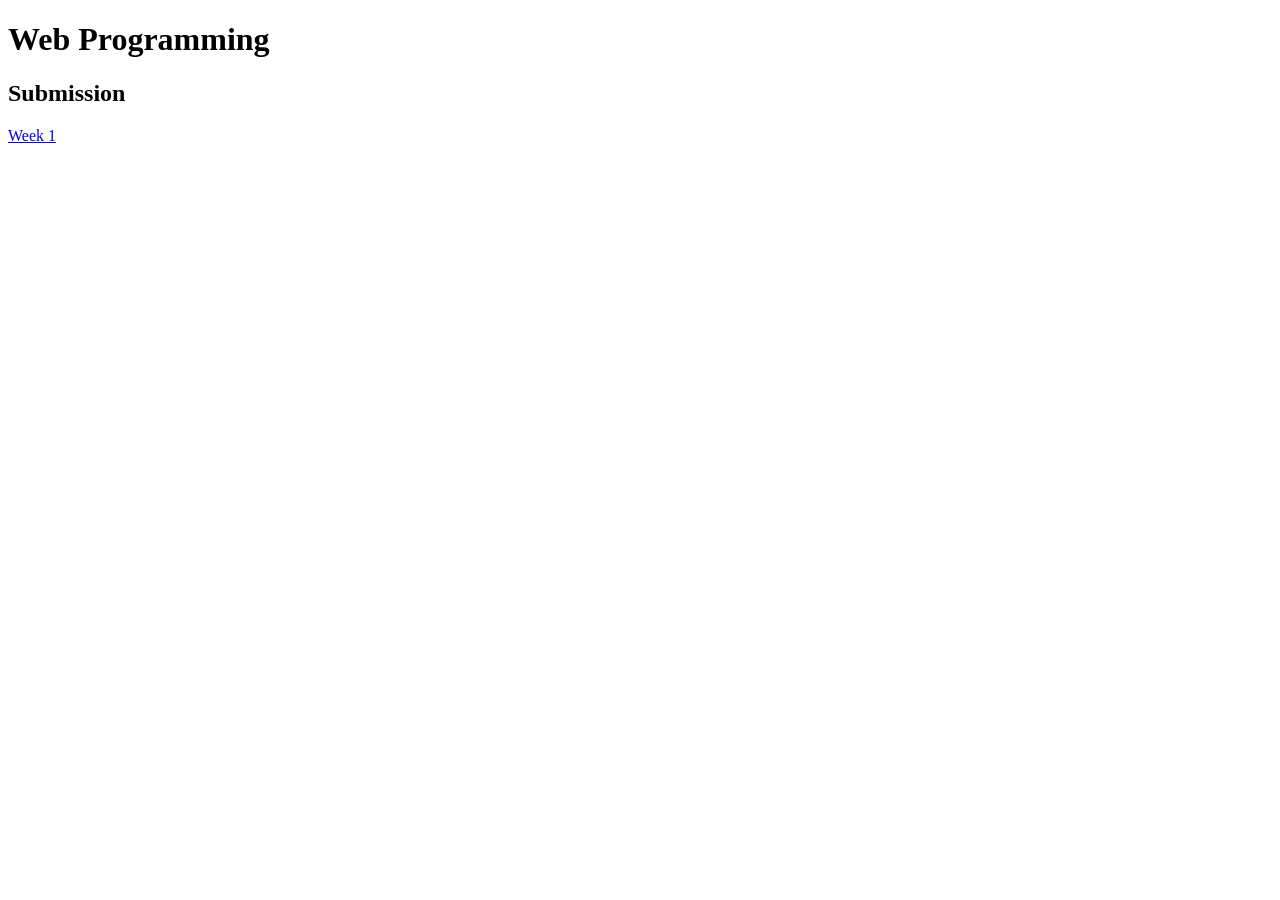
==== index.html @ 7e53fa66 "Add semantic Campus Notices page and notice form" ====
<!DOCTYPE html>
<html lang="en">
    <head>

    </head>
    <body>
        <main>
            <h1>Web Programming</h1>
            <h2>Submission</h2>
            <a href="Week 1/index.html">Week 1</a>
        </main>
    </body>
</html>
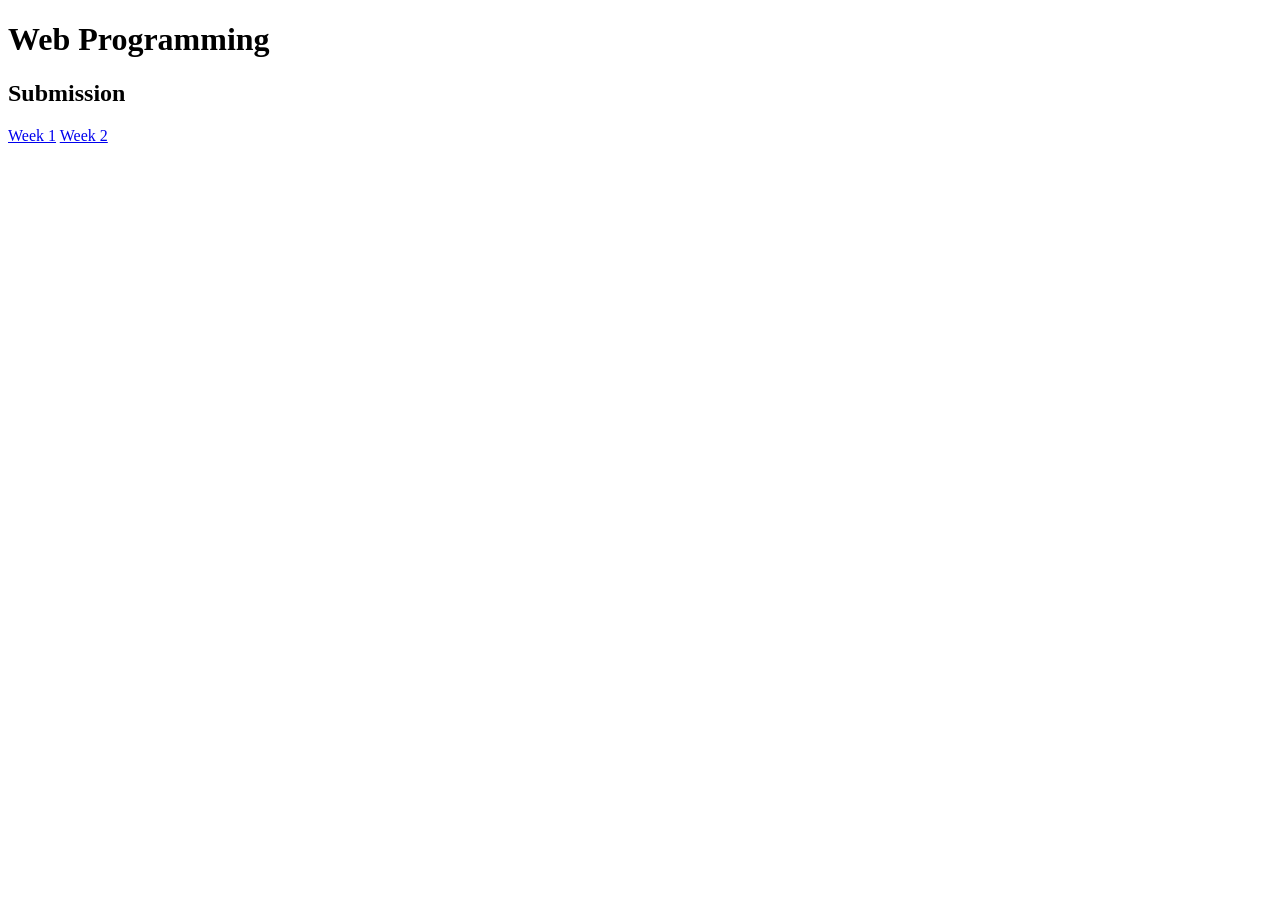
==== commit 35df293b: "Add external stylesheet with variables" ====
--- a/index.html
+++ b/index.html
@@ -8,6 +8,7 @@
             <h1>Web Programming</h1>
             <h2>Submission</h2>
             <a href="Week 1/index.html">Week 1</a>
+            <a href="Week 2/index.html">Week 2</a>
         </main>
     </body>
 </html>
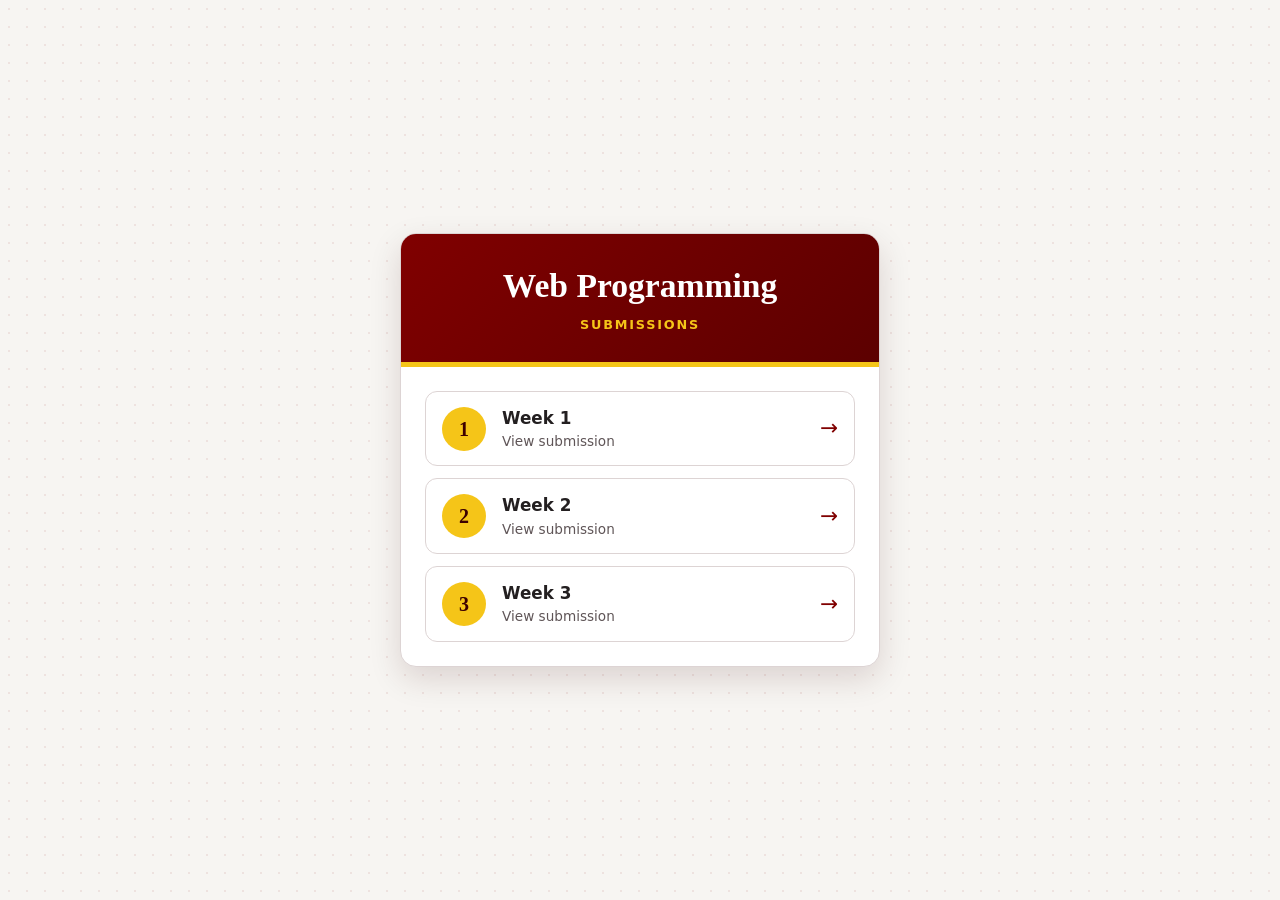
==== commit 514d017b: "Week 3" ====
--- a/index.html
+++ b/index.html
@@ -1,14 +1,188 @@
 <!DOCTYPE html>
 <html lang="en">
-    <head>
+<head>
+  <meta charset="utf-8">
+  <meta name="viewport" content="width=device-width, initial-scale=1">
+  <meta name="description" content="Weekly submissions for Web Programming.">
+  <meta name="theme-color" content="#800000">
+  <title>Web Programming</title>
+  <link rel="icon" type="image/png" href="https://www.pup.edu.ph/resources/images/logo.png">
+  <style>
+    :root {
+      --brand: #800000;
+      --brand-dark: #5c0000;
+      --accent: #f5c518;
+      --on-accent: #3d0000;
+      --page: #f7f5f2;
+      --dot: rgba(128, 0, 0, .08);
+      --surface: #ffffff;
+      --text: #231f20;
+      --muted: #5f5557;
+      --link: #800000;
+      --border: #ddd4d4;
+      color-scheme: light dark;
+    }
 
-    </head>
-    <body>
-        <main>
-            <h1>Web Programming</h1>
-            <h2>Submission</h2>
-            <a href="Week 1/index.html">Week 1</a>
-            <a href="Week 2/index.html">Week 2</a>
-        </main>
-    </body>
-</html>+    * { box-sizing: border-box; }
+
+    body {
+      margin: 0;
+      min-height: 100vh;
+      display: grid;
+      place-items: center;
+      padding: 24px 16px;
+      font-family: "Segoe UI", system-ui, -apple-system, Roboto, sans-serif;
+      line-height: 1.5;
+      color: var(--text);
+      background-color: var(--page);
+      background-image: radial-gradient(var(--dot) 1px, transparent 1.5px);
+      background-size: 18px 18px;
+    }
+
+    /* The card */
+    main {
+      width: 100%;
+      max-width: 480px;
+      background: var(--surface);
+      border: 1px solid var(--border);
+      border-radius: 16px;
+      overflow: hidden;
+      box-shadow: 0 12px 32px rgba(60, 0, 0, .14);
+    }
+
+    header {
+      background: linear-gradient(135deg, var(--brand), var(--brand-dark));
+      border-bottom: 5px solid var(--accent);
+      color: #ffffff;
+      text-align: center;
+      padding: 32px 24px 28px;
+    }
+    h1 {
+      font-family: Georgia, "Times New Roman", serif;
+      font-size: clamp(1.6rem, 7vw, 2.1rem);
+      line-height: 1.2;
+      margin: 0;
+    }
+    header p {
+      margin: 8px 0 0;
+      color: var(--accent);
+      font-size: .8rem;
+      font-weight: 700;
+      letter-spacing: .14em;
+      text-transform: uppercase;
+    }
+
+    /* Week links */
+    ul {
+      list-style: none;
+      display: grid;
+      gap: 12px;
+      margin: 0;
+      padding: 24px;
+    }
+    a {
+      display: flex;
+      align-items: center;
+      gap: 16px;
+      padding: 14px 16px;
+      border: 1px solid var(--border);
+      border-radius: 12px;
+      color: var(--text);
+      text-decoration: none;
+      transition: transform .2s, border-color .2s, box-shadow .2s;
+    }
+    a:hover {
+      border-color: var(--link);
+      box-shadow: 0 6px 16px rgba(60, 0, 0, .14);
+      transform: translateY(-2px);
+    }
+    a:focus-visible {
+      outline: 3px solid var(--accent);
+      outline-offset: 2px;
+    }
+
+    .number {
+      flex: none;
+      display: grid;
+      place-items: center;
+      width: 44px;
+      height: 44px;
+      border-radius: 50%;
+      background: var(--accent);
+      color: var(--on-accent);
+      font-family: Georgia, "Times New Roman", serif;
+      font-size: 1.25rem;
+      font-weight: 700;
+    }
+    .label { display: grid; }
+    .label strong { font-size: 1.05rem; }
+    .label small { color: var(--muted); font-size: .85rem; }
+    .arrow {
+      margin-left: auto;
+      color: var(--link);
+      font-size: 1.35rem;
+      transition: transform .2s;
+    }
+    a:hover .arrow { transform: translateX(4px); }
+
+    /* Small phones: less spacing so the text stays on one line */
+    @media (max-width: 380px) {
+      ul { padding: 16px; }
+      a { gap: 12px; padding: 12px; }
+    }
+
+    @media (prefers-color-scheme: dark) {
+      :root {
+        --brand: #8f1d24;
+        --brand-dark: #6e1218;
+        --page: #171112;
+        --dot: rgba(255, 255, 255, .06);
+        --surface: #251a1c;
+        --text: #f1e7e8;
+        --muted: #c9b6b8;
+        --link: #f5c518;
+        --border: #4a3436;
+      }
+    }
+
+    @media (prefers-reduced-motion: reduce) {
+      a, .arrow { transition: none; }
+      a:hover, a:hover .arrow { transform: none; }
+    }
+  </style>
+</head>
+<body>
+  <main>
+    <header>
+      <h1>Web Programming</h1>
+      <p>Submissions</p>
+    </header>
+
+    <nav aria-label="Weekly submissions">
+      <ul>
+        <li>
+          <a href="Week%201/index.html">
+            <span class="number" aria-hidden="true">1</span>
+            <span class="label"><strong>Week 1</strong><small>View submission</small></span>
+            <span class="arrow" aria-hidden="true">&rarr;</span>
+          </a>
+        </li>
+        <li>
+          <a href="Week%202/index.html">
+            <span class="number" aria-hidden="true">2</span>
+            <span class="label"><strong>Week 2</strong><small>View submission</small></span>
+            <span class="arrow" aria-hidden="true">&rarr;</span>
+          </a>
+        </li>
+        <li>
+          <a href="Week%203/index.html">
+            <span class="number" aria-hidden="true">3</span>
+            <span class="label"><strong>Week 3</strong><small>View submission</small></span>
+            <span class="arrow" aria-hidden="true">&rarr;</span>
+          </a>
+        </li>
+      </ul>
+    </nav>
+  </main>
+</body>
+</html>
